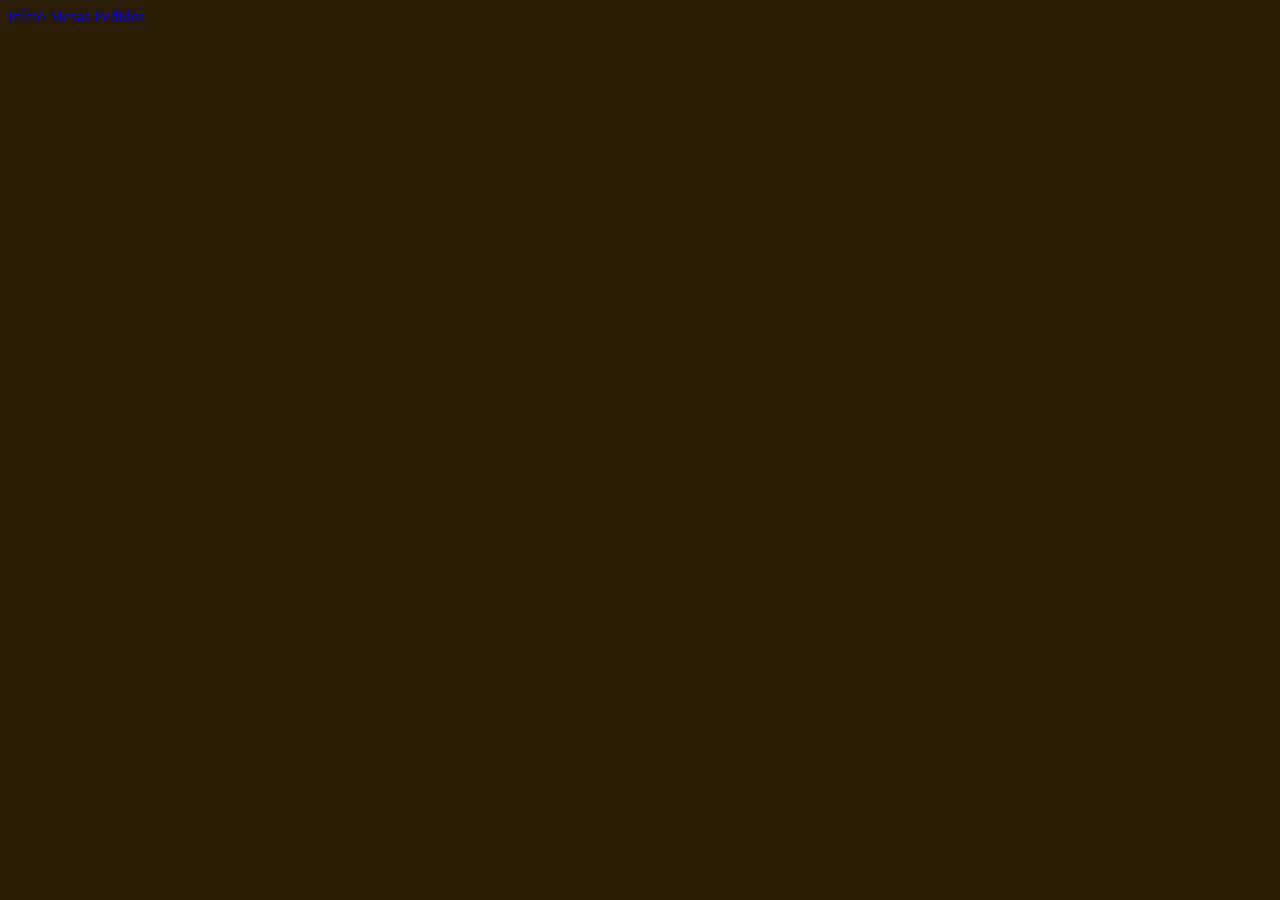
==== menu.html @ 049f0049 "Enviando os arquivos do projeto para o GitHub" ====
<!DOCTYPE html>
<html lang="pt-BR">

<head>
    <meta charset="UTF-8">
    <meta name="viewport" content="width=device-width, initial-scale=1.0">
    <title>Munu</title>

    <link rel="stylesheet" href="./Estilizações/style-menu.css">
</head>

<body>
    <nav class="nav">
        <a class="nav" href="index.html">Início</a>
        <a class="nav" href="mesas.html">Mesas</a>
        <a class="nav" href="pedidos.html">Pedidos</a>
    </nav>
</body>

</html>
---- Estilizações/style-menu.css ----
body {
    background-color: #2B1C06;
}
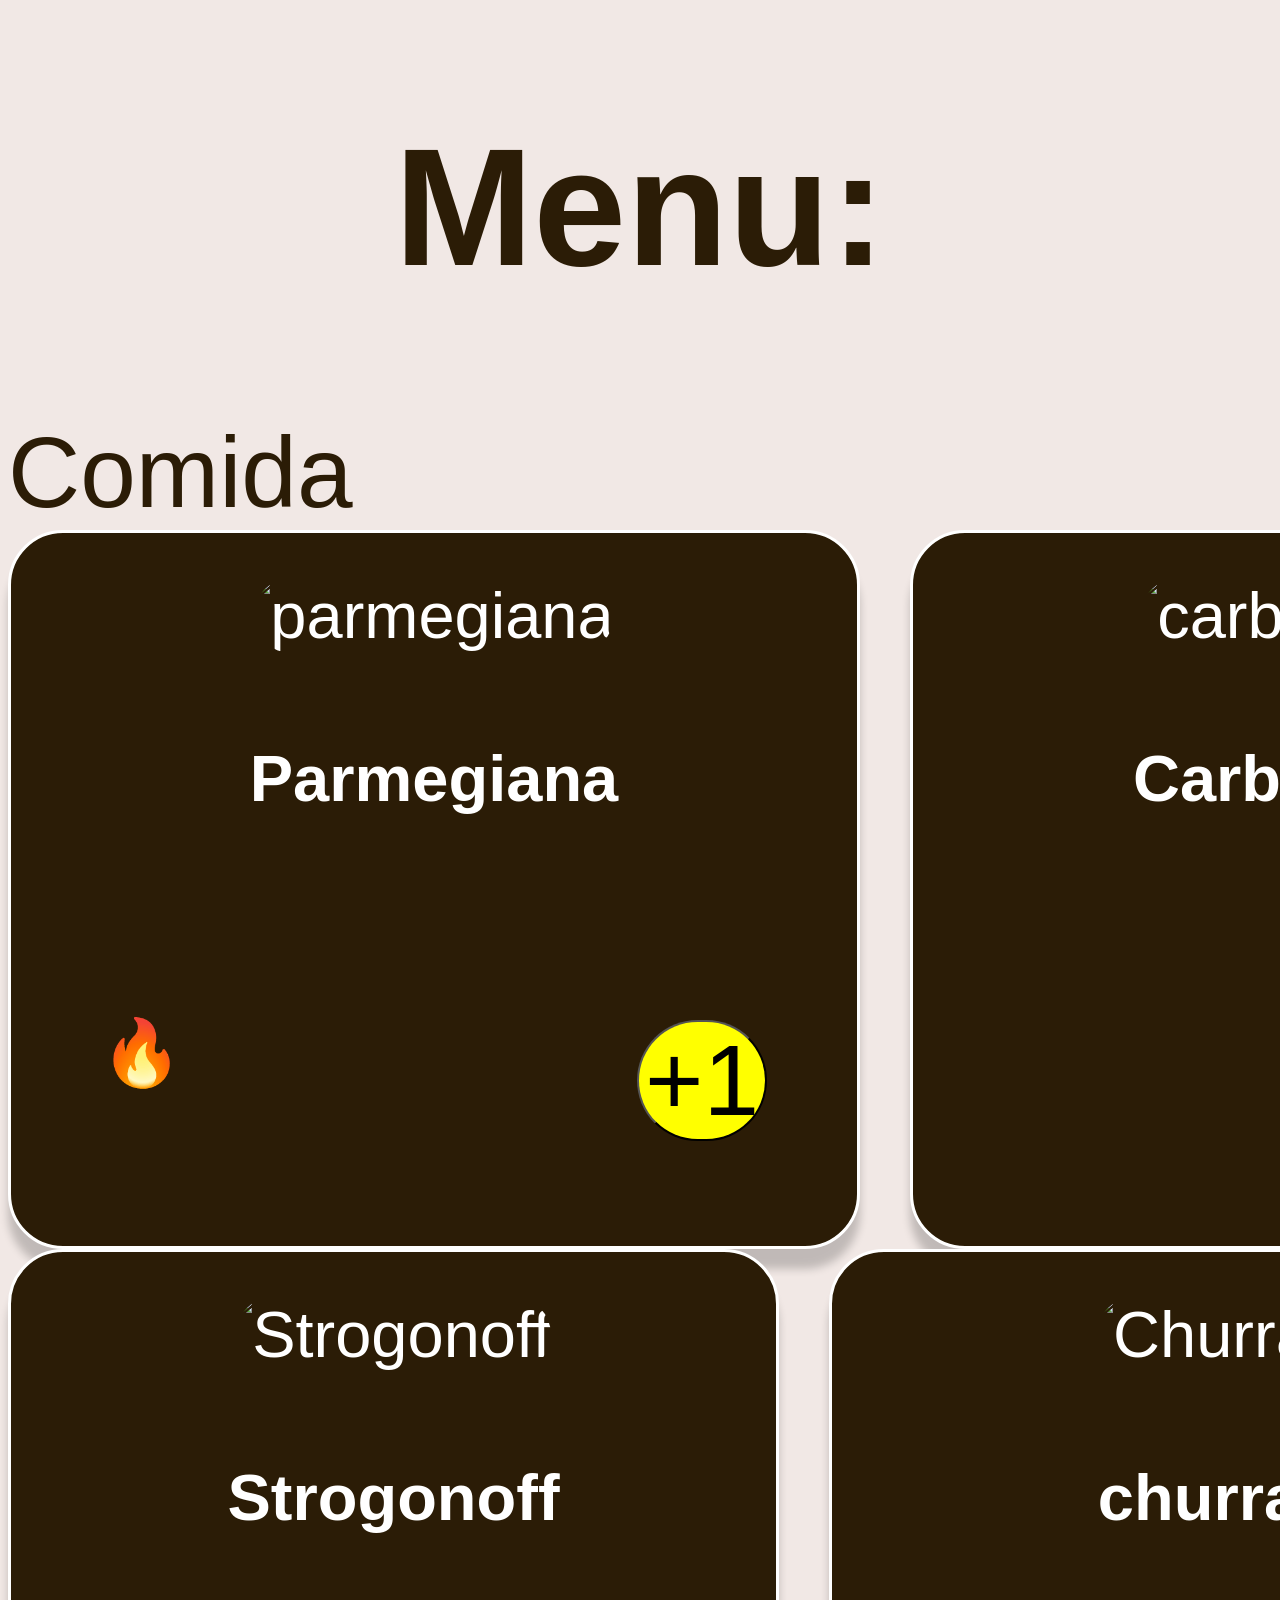
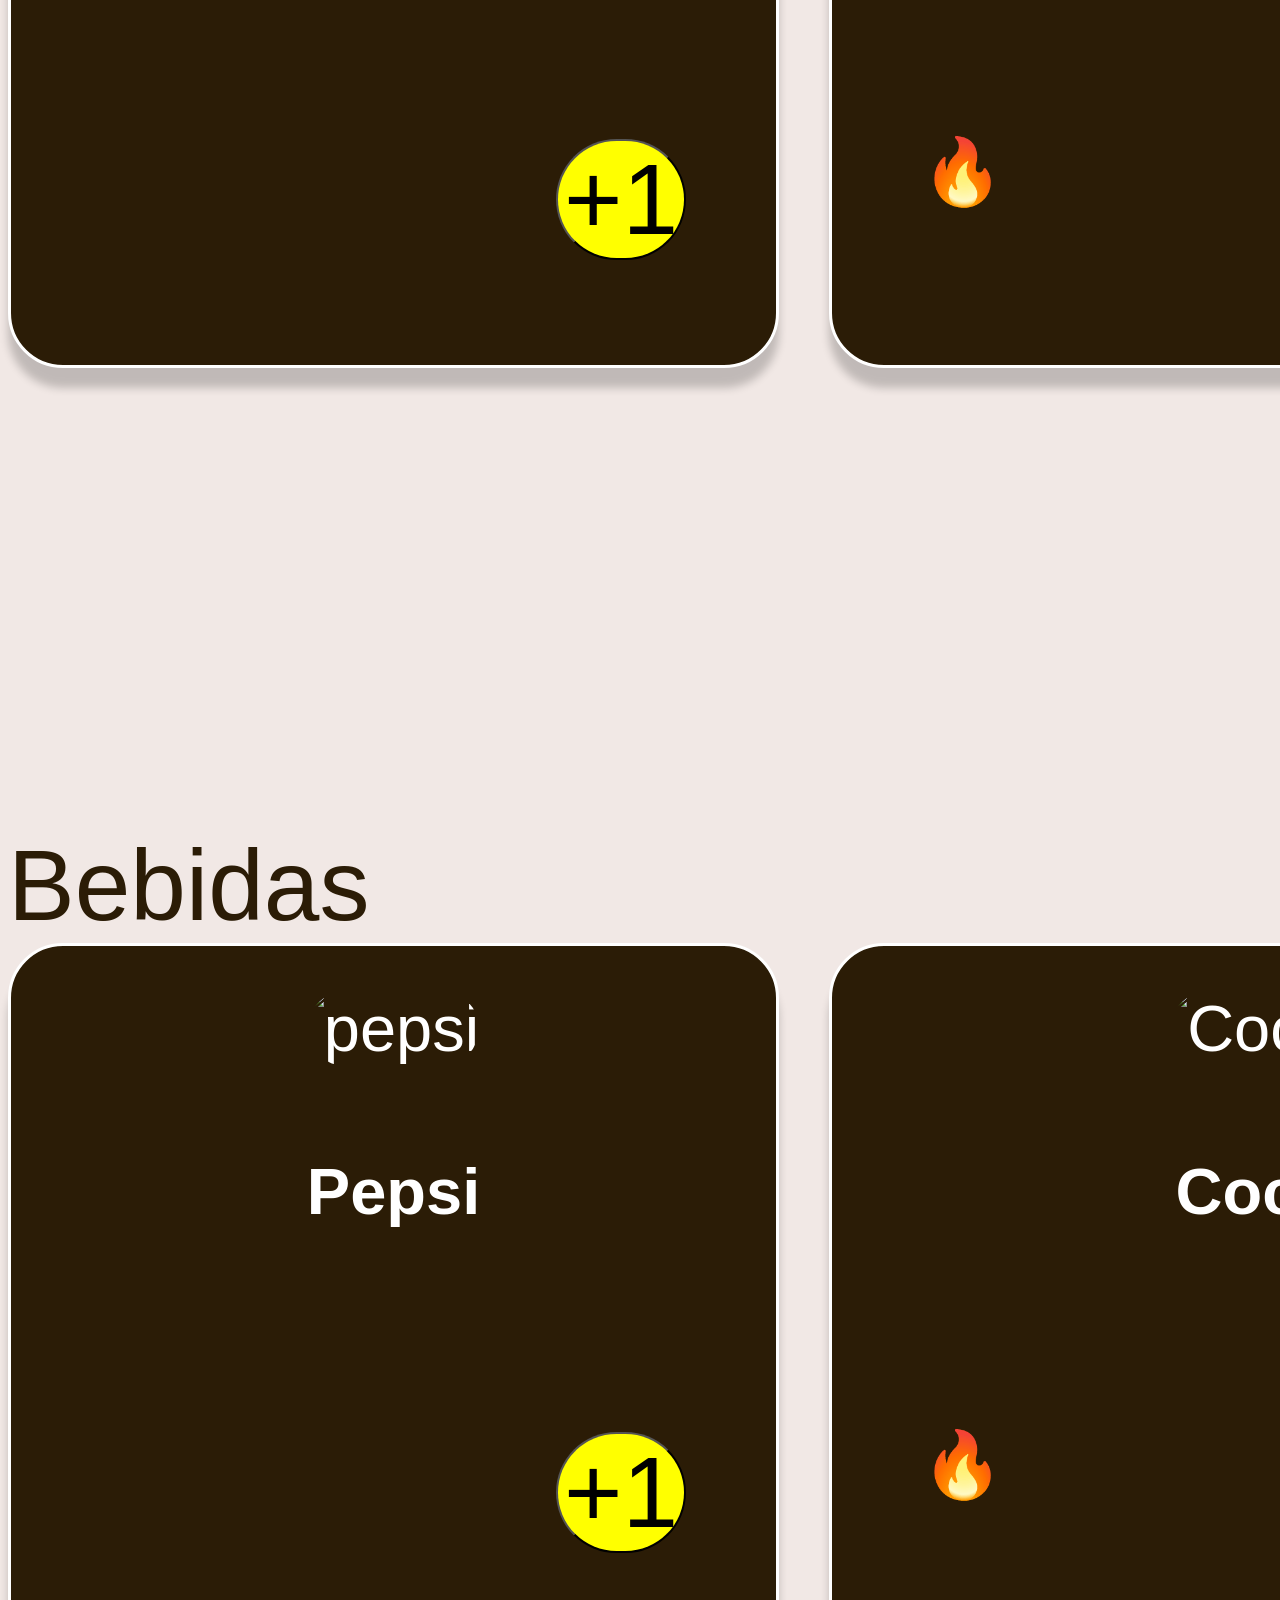
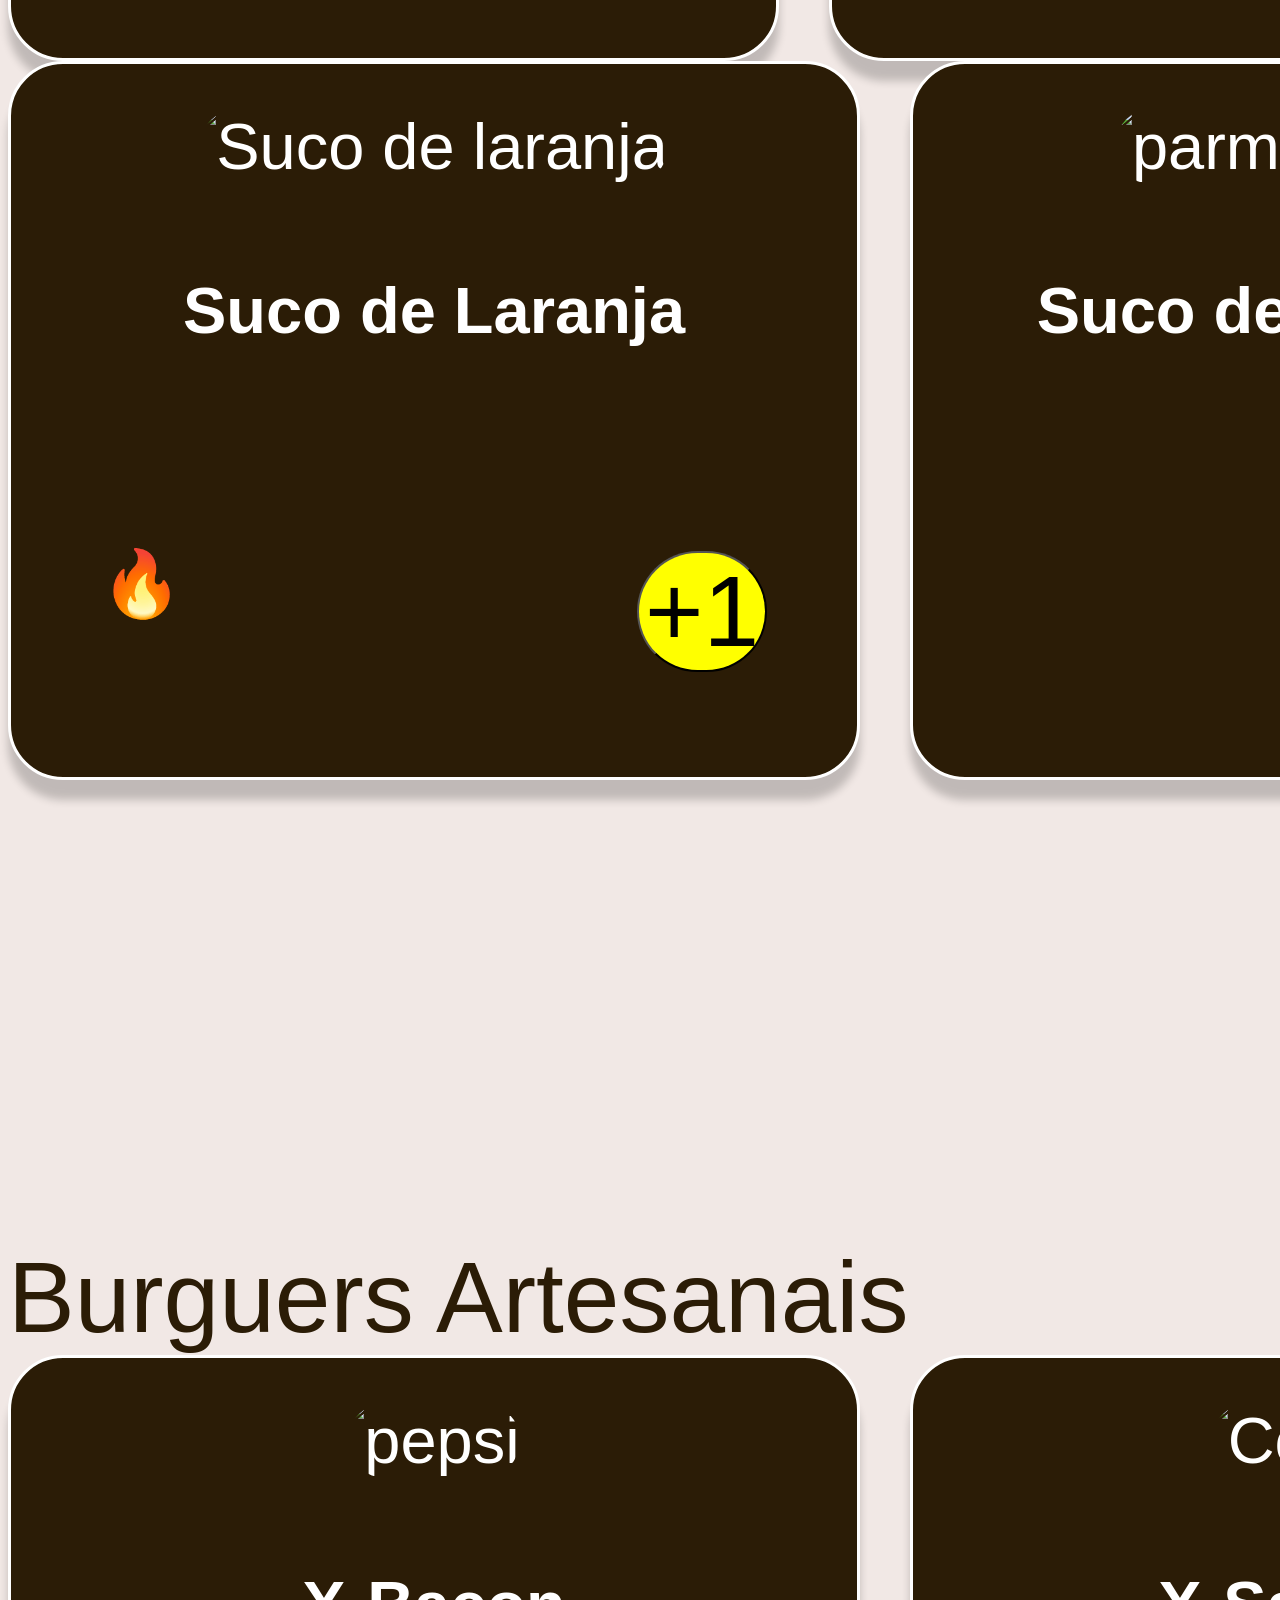
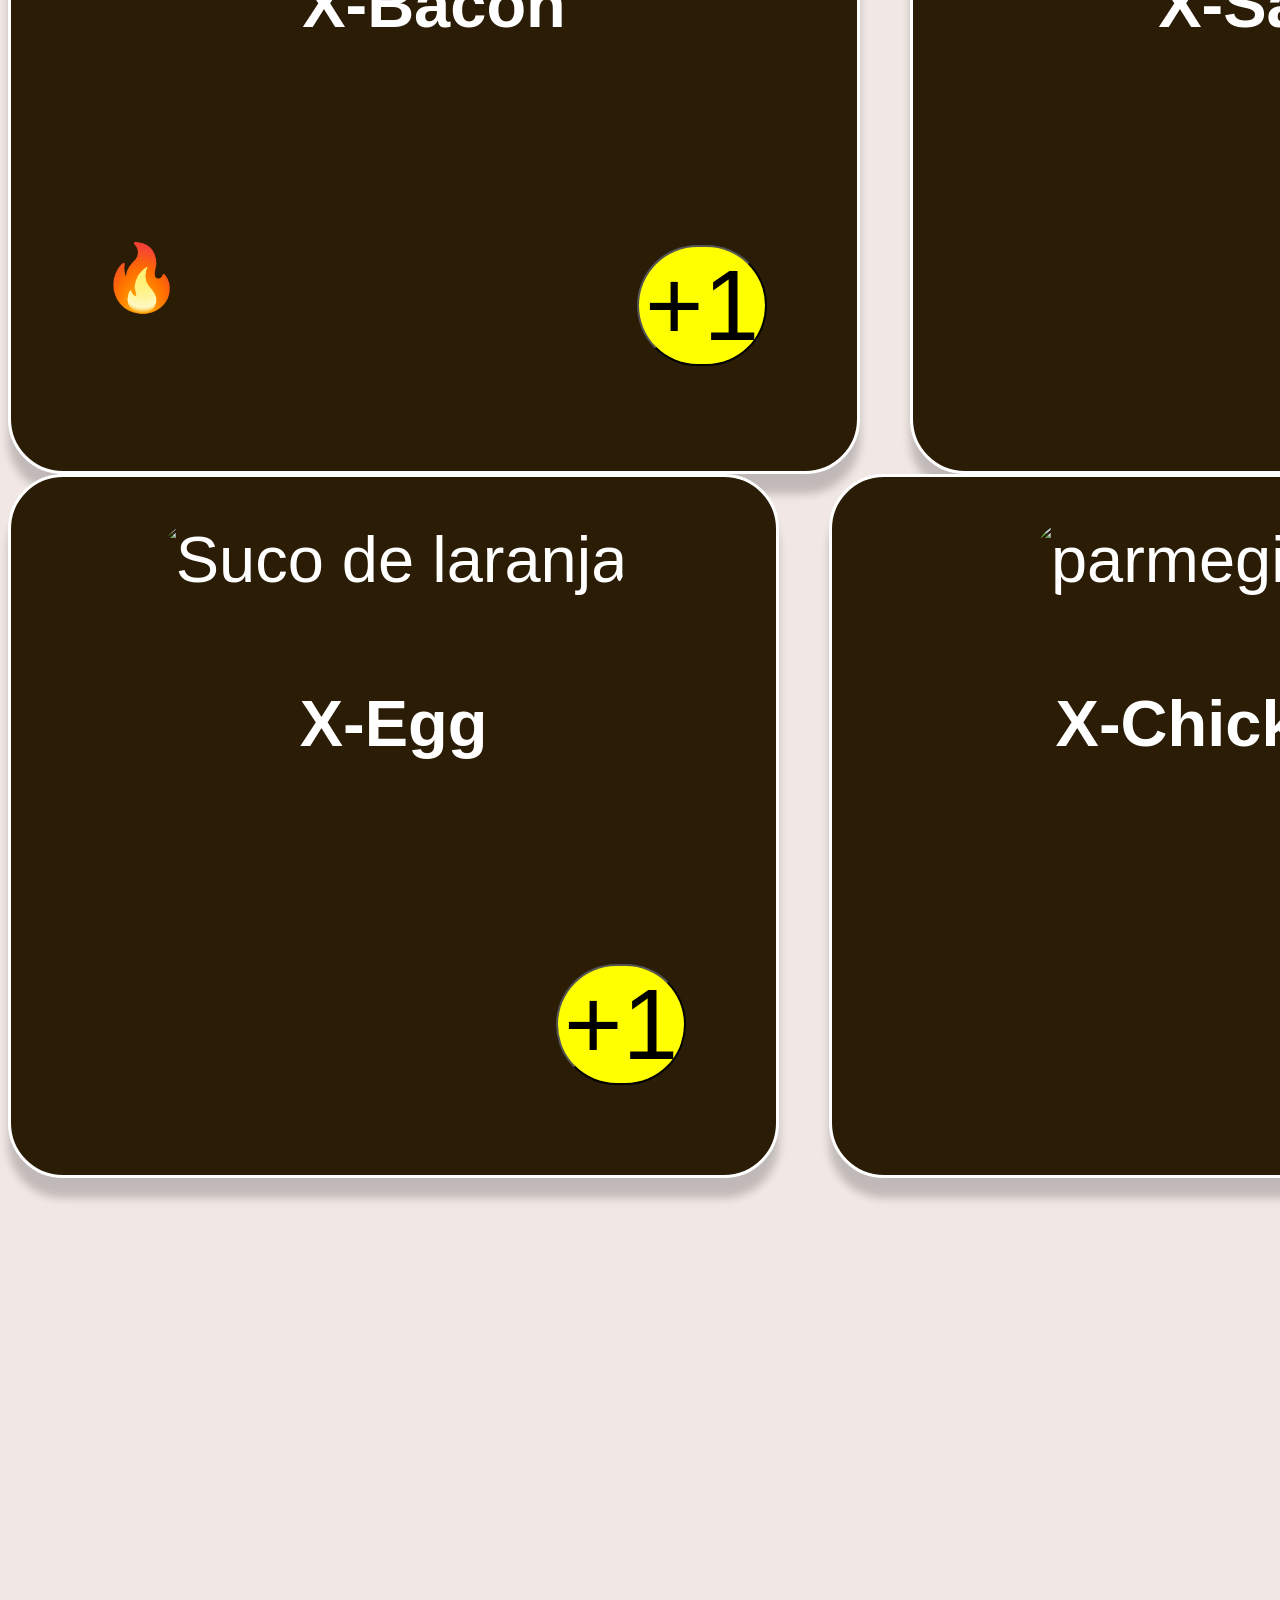
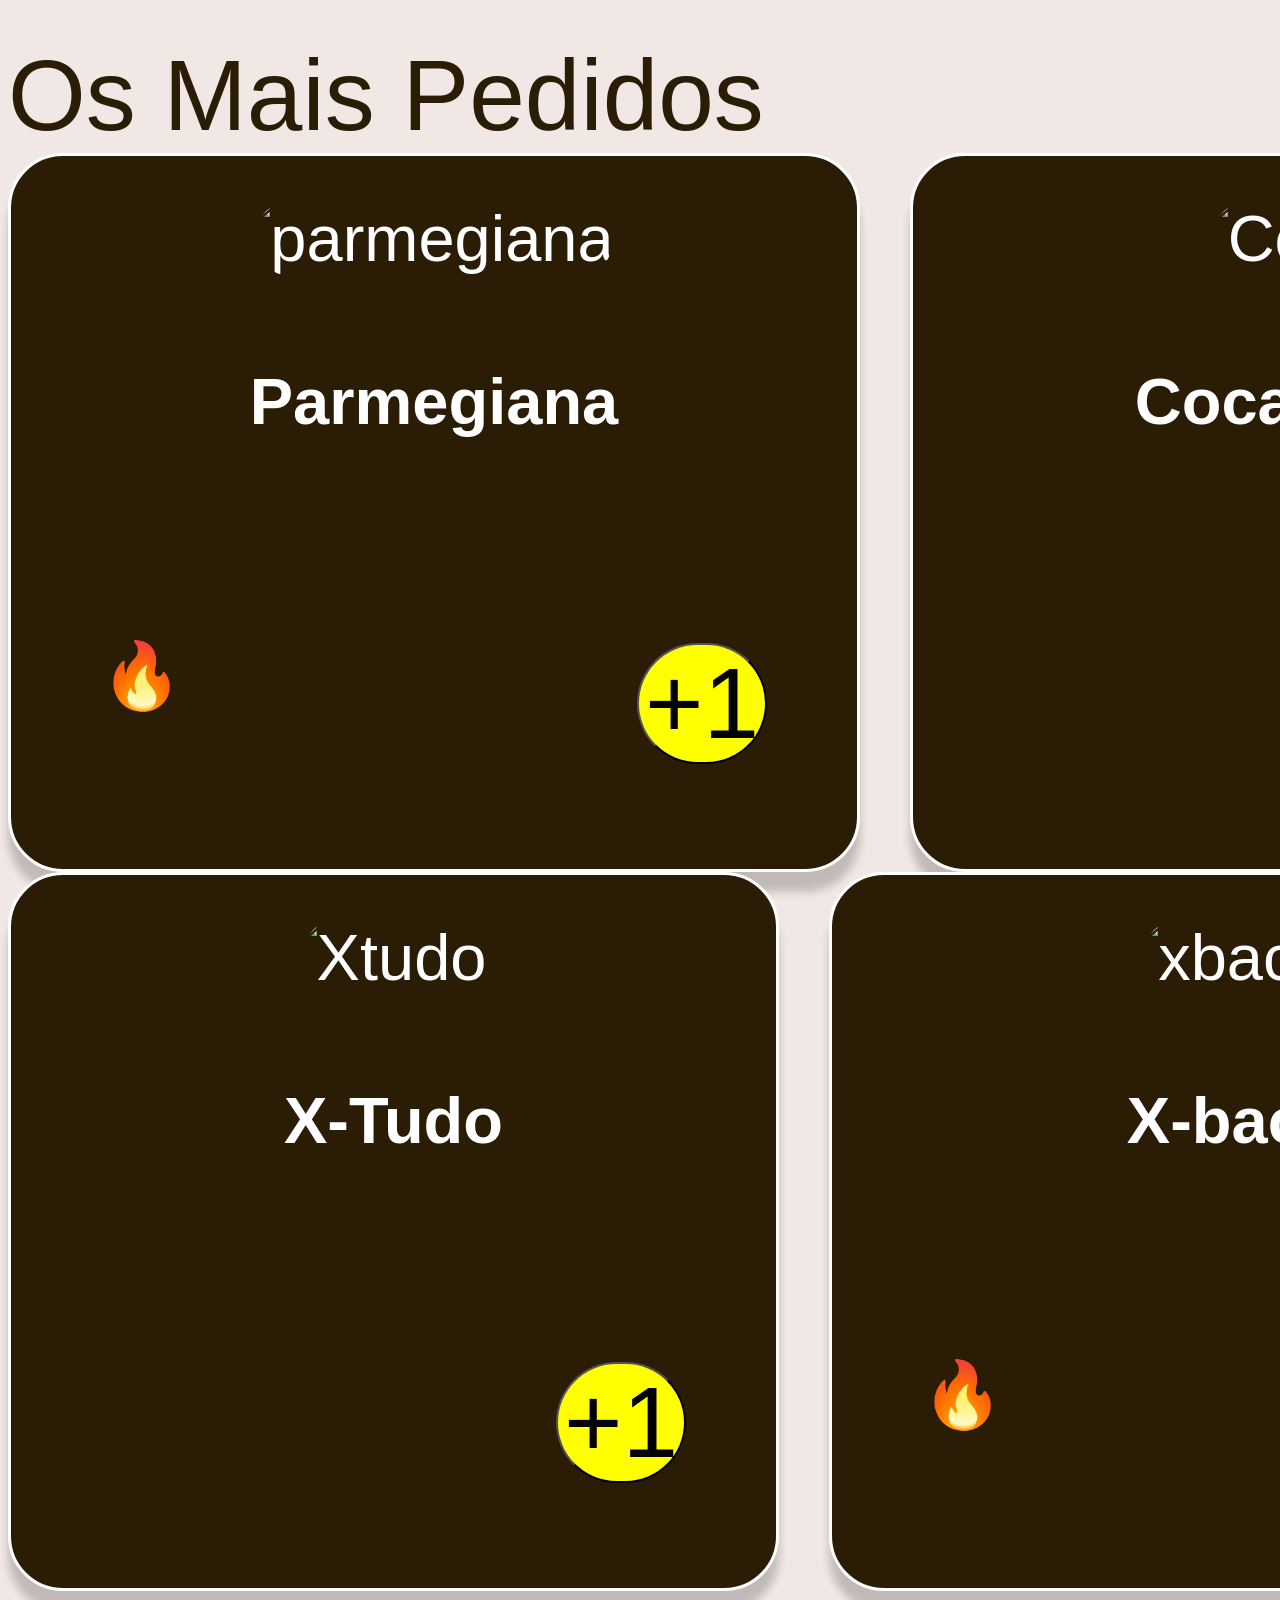
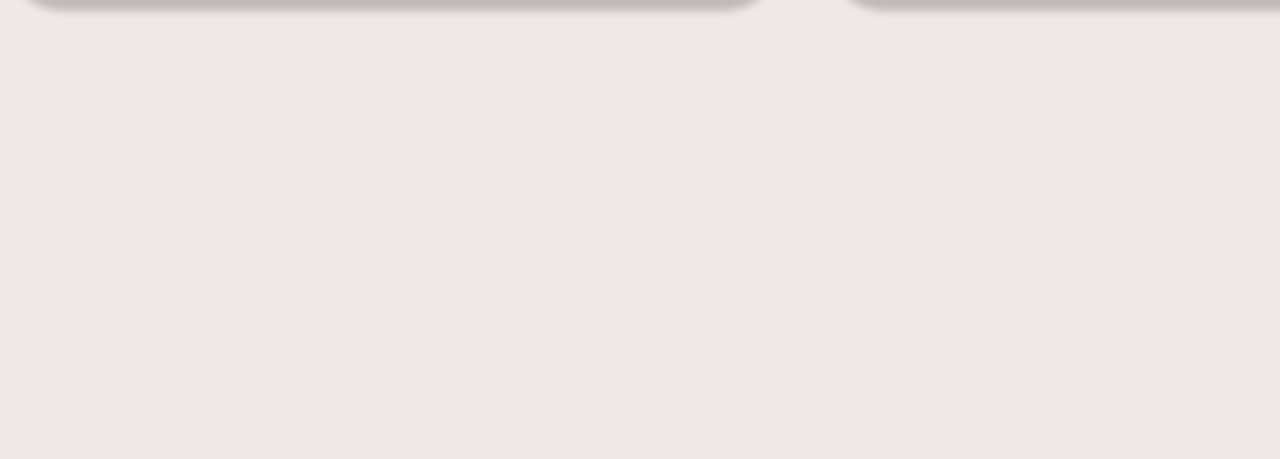
==== commit e47b1789: "Aderindo o código do menu ao resto do código" ====
--- a/menu.html
+++ b/menu.html
@@ -1,20 +1,491 @@
 <!DOCTYPE html>
 <html lang="pt-BR">
-
 <head>
     <meta charset="UTF-8">
     <meta name="viewport" content="width=device-width, initial-scale=1.0">
-    <title>Munu</title>
-
-    <link rel="stylesheet" href="./Estilizações/style-menu.css">
+    <title>Menu Mahau</title>
+    <link rel="stylesheet" href="./estilizacoes/style-menu.css">
 </head>
-
-<body>
-    <nav class="nav">
-        <a class="nav" href="index.html">Início</a>
-        <a class="nav" href="mesas.html">Mesas</a>
-        <a class="nav" href="pedidos.html">Pedidos</a>
-    </nav>
+<body>  
+<h1 class="titulo">Menu:</h1>
+
+<div style="font-family: 'Gill Sans', 'Gill Sans MT', Calibri, 'Trebuchet MS', sans-serif; font-size: 100px; color: #2B1C06;">Comida
+<div class="menu">
+    
+<div class="cartao">
+
+    <img style="border-radius: 55px;" src=".\Imagens\parmegiana.jpg" width="850px" alt="parmegiana">
+    <div class="container">
+        <h4>Parmegiana</h4>
+    </div>
+    <div class="destaque">
+        <div>
+           <p>🔥</p> 
+        </div>
+
+        <div>
+            <button type="submit">+1</button>
+        </div>
+</div>
+
+
+
+</div>
+
+<div class="cartao">
+
+    <img style="border-radius: 55px;" src=".\Imagens\carbonara.jpg" width="850px" alt="carbonara">
+    <div class="container">
+        <h4>Carbonara</h4>
+    </div>
+    <div class="destaque">
+        <div>
+           <p></p> 
+        </div>
+
+        <div>
+            <button type="submit">+1</button>
+        </div>
+</div>
+
+</div>
+
+<div class="cartao">
+
+    <img style="border-radius: 55px;" src=".\Imagens\lasanha.jpg" width="851px" alt="Lasanha">
+    <div class="container">
+        <h4>Lasanha</h4>
+    </div>
+    <div class="destaque">
+        <div>
+           <p></p> 
+        </div>
+
+        <div>
+            <button type="submit">+1</button>
+        </div>
+</div>
+
+</div>
+</div>
+<div class="menu">
+
+<div class="cartao">
+
+    <img style="border-radius: 55px;" src=".\Imagens\strogonoff.jpg" width="850px" alt="Strogonoff">
+    <div class="container">
+        <h4>Strogonoff</h4>
+    </div>
+    <div class="destaque">
+        <div>
+           <p></p> 
+        </div>
+
+        <div>
+            <button type="submit">+1</button>
+        </div>
+</div>
+
+</div>
+
+<div class="cartao">
+
+    <img style="border-radius: 55px;" src=".\Imagens\churrasco.jpg" width="850px" alt="Churrasco">
+    <div class="container">
+        <h4>churrasco</h4>
+    </div>
+    <div class="destaque">
+        <div>
+           <p>🔥</p> 
+        </div>
+
+        <div>
+            <button type="submit">+1</button>
+        </div>
+</div>
+
+</div>
+
+<div class="cartao">
+
+    <img style="border-radius: 55px;" src=".\Imagens\arroz_com_bife.jpg" width="850px" alt="Arroz">
+    <div class="container">
+        <h4>Arroz</h4>
+    </div>
+    <div class="destaque">
+        <div>
+           <p></p> 
+        </div>
+
+        <div>
+            <button type="submit">+1</button>
+        </div>
+</div>
+
+</div>
+
+</div>
+
+<br>
+<br>
+<br>
+<br>
+
+
+<div style="font-family: 'Gill Sans', 'Gill Sans MT', Calibri, 'Trebuchet MS', sans-serif; font-size: 100px; color: #2B1C06;">Bebidas
+
+<div class="menu">
+    
+<div class="cartao">
+
+    <img style="border-radius: 55px; " src=".\Imagens\pepsi.jpg" width="850px" alt="pepsi">
+    <div class="container">
+        <h4>Pepsi</h4>
+    </div>
+    <div class="destaque">
+        <div>
+
+        </div>
+
+        <div>
+            <button type="submit">+1</button>
+        </div>
+</div>
+
+
+
+</div>
+
+<div class="cartao">
+
+    <img style="border-radius: 55px;" src=".\Imagens\coca.jpg" width="850px" alt="Coca">
+    <div class="container">
+        <h4>Coca</h4>
+    </div>
+    <div class="destaque">
+        <div>
+           <p>🔥</p> 
+        </div>
+
+        <div>
+            <button type="submit">+1</button>
+        </div>
+</div>
+
+</div>
+
+<div class="cartao">
+
+    <img style="border-radius: 55px;" src=".\Imagens\guarana.jpg" width="850px"  alt="Guarana">
+    <div class="container">
+        <h4>Guarana</h4>
+    </div>
+    <div class="destaque">
+        <div>
+           <p></p> 
+        </div>
+
+        <div>
+            <button type="submit">+1</button>
+        </div>
+</div>
+
+</div>
+</div>
+<div class="menu">
+
+<div class="cartao">
+
+    <img style="border-radius: 55px;" src=".\Imagens\suco_laranja.jpg" width="850px" alt="Suco de laranja">
+    <div class="container">
+        <h4>Suco de Laranja</h4>
+    </div>
+    <div class="destaque">
+        <div>
+           <p>🔥</p> 
+        </div>
+
+        <div>
+            <button type="submit">+1</button>
+        </div>
+</div>
+
+</div>
+
+<div class="cartao">
+
+    <img style="border-radius: 35px;" src=".\Imagens\suco_abacaxi.jpg" width="850px" alt="parmegiana">
+    <div class="container">
+        <h4>Suco de Abacaxi</h4>
+    </div>
+    <div class="destaque">
+        <div>
+           <p></p> 
+        </div>
+
+        <div>
+            <button type="submit">+1</button>
+        </div>
+</div>
+
+</div>
+
+<div class="cartao">
+
+    <img style="border-radius: 55px;" src=".\Imagens\bloody_mary.jpg" width="850px" alt="parmegiana">
+    <div class="container">
+        <h4>Bloodmary</h4>
+    </div>
+    <div class="destaque">
+        <div>
+           
+        </div>
+
+        <div>
+            <button type="submit">+1</button>
+        </div>
+</div>
+
+</div>
+
+</div>
+
+<br>
+<br>
+<br>
+<br>
+
+
+<div style="font-family: 'Gill Sans', 'Gill Sans MT', Calibri, 'Trebuchet MS', sans-serif; font-size: 100px; color: #2B1C06;">Burguers Artesanais
+
+<div class="menu">
+    
+<div class="cartao">
+
+    <img style="border-radius: 55px; " src=".\Imagens\xbacon.jpg" width="850px" alt="pepsi">
+    <div class="container">
+        <h4>X-Bacon</h4>
+    </div>
+    <div class="destaque">
+        <div>
+            <p>🔥</p>
+        </div>
+
+        <div>
+            <button type="submit">+1</button>
+        </div>
+</div>
+
+
+
+</div>
+
+<div class="cartao">
+
+    <img style="border-radius: 55px;" src=".\Imagens\xsalada.jpg" width="850px" alt="Coca">
+    <div class="container">
+        <h4>X-Salada</h4>
+    </div>
+    <div class="destaque">
+        <div>
+           
+        </div>
+
+        <div>
+            <button type="submit">+1</button>
+        </div>
+</div>
+
+</div>
+
+<div class="cartao">
+
+    <img style="border-radius: 55px;" src=".\Imagens\xtudo.jpg" width="850px"  alt="Guarana">
+    <div class="container">
+        <h4>X-Tudo</h4>
+    </div>
+    <div class="destaque">
+        <div>
+           <p>🔥</p> 
+        </div>
+
+        <div>
+            <button type="submit">+1</button>
+        </div>
+</div>
+
+</div>
+</div>
+<div class="menu">
+
+<div class="cartao">
+
+    <img style="border-radius: 55px;" src=".\Imagens\xegg.jpg" width="850px" alt="Suco de laranja">
+    <div class="container">
+        <h4>X-Egg</h4>
+    </div>
+    <div class="destaque">
+        <div>
+         
+        </div>
+
+        <div>
+            <button type="submit">+1</button>
+        </div>
+</div>
+
+</div>
+
+<div class="cartao">
+
+    <img style="border-radius: 35px;" src=".\Imagens\xchicken.jpg" width="850px" alt="parmegiana">
+    <div class="container">
+        <h4>X-Chicken</h4>
+    </div>
+    <div class="destaque">
+        <div>
+
+        </div>
+
+        <div>
+            <button type="submit">+1</button>
+        </div>
+</div>
+
+</div>
+
+
+
+</div>
+
+</div>
+
+<br>
+<br>
+<br>
+<br>
+
+<div style="font-family: 'Gill Sans', 'Gill Sans MT', Calibri, 'Trebuchet MS', sans-serif; font-size: 100px; color: #2B1C06;">Os Mais Pedidos 
+<div class="menu">
+    
+<div class="cartao">
+
+    <img style="border-radius: 55px;" src=".\Imagens\parmegiana.jpg" width="850px" alt="parmegiana">
+    <div class="container">
+        <h4>Parmegiana</h4>
+    </div>
+    <div class="destaque">
+        <div>
+           <p>🔥</p> 
+        </div>
+
+        <div>
+            <button type="submit">+1</button>
+        </div>
+</div>
+
+
+
+</div>
+
+<div class="cartao">
+
+    <img style="border-radius: 55px;" src=".\Imagens\Coca2.jpg" width="850px" alt="Coca">
+    <div class="container">
+        <h4>Coca-Cola</h4>
+    </div>
+    <div class="destaque">
+        <div>
+           <p></p> 
+        </div>
+
+        <div>
+            <button type="submit">+1</button>
+        </div>
+</div>
+
+</div>
+
+<div class="cartao">
+
+    <img style="border-radius: 55px;" src=".\Imagens\suco_laranjaCopia.jpg" width="851px" alt="Suco de laranja">
+    <div class="container">
+        <h4>Suco de Laranja</h4>
+    </div>
+    <div class="destaque">
+        <div>
+           <p></p> 
+        </div>
+
+        <div>
+            <button type="submit">+1</button>
+        </div>
+</div>
+
+</div>
+</div>
+<div class="menu">
+
+<div class="cartao">
+
+    <img style="border-radius: 55px;" src=".\Imagens\xtudo2.jpg" width="850px" alt="Xtudo">
+    <div class="container">
+        <h4>X-Tudo</h4>
+    </div>
+    <div class="destaque">
+        <div>
+           <p></p> 
+        </div>
+
+        <div>
+            <button type="submit">+1</button>
+        </div>
+</div>
+
+</div>
+
+<div class="cartao">
+
+    <img style="border-radius: 55px;" src=".\Imagens\xbacon2.jpg" width="850px" alt="xbacon">
+    <div class="container">
+        <h4>X-bacon</h4>
+    </div>
+    <div class="destaque">
+        <div>
+           <p>🔥</p> 
+        </div>
+
+        <div>
+            <button type="submit">+1</button>
+        </div>
+</div>
+
+</div>
+
+<div class="cartao">
+
+    <img style="border-radius: 55px;" src=".\Imagens\arroz_com_bife.jpg" width="850px" alt="Arroz">
+    <div class="container">
+        <h4>Arroz</h4>
+    </div>
+    <div class="destaque">
+        <div>
+           <p></p> 
+        </div>
+
+        <div>
+            <button type="submit">+1</button>
+        </div>
+</div>
+
+</div>
+
+</div>
+
+<br>
+<br>
+<br>
+<br>
+
 </body>
-
 </html>
--- a/estilizacoes/style-menu.css
+++ b/estilizacoes/style-menu.css
@@ -0,0 +1,67 @@
+body {
+    background-color: #f1e8e5 ;
+}
+
+h1 {
+    font-size: 167px;
+    font-family: 'Gill Sans', 'Gill Sans MT', Calibri, 'Trebuchet MS', sans-serif;
+    
+}
+
+h2{
+    font-family: 'Gill Sans', 'Gill Sans MT', Calibri, 'Trebuchet MS', sans-serif;
+    font-size: 100px;
+    color: #2B1C06;
+}
+
+.titulo {
+    text-align: center;
+    font-size: 167px;
+    font-family: 'Gill Sans', 'Gill Sans MT', Calibri, 'Trebuchet MS', sans-serif;
+    color: #2B1C06;
+}
+
+.pesquisa {
+    display: flex;
+    justify-content: center;
+    border-radius: 75px ;
+}
+
+.menu {
+    display: flex;
+    gap: 50px;
+}
+
+.cartao {
+    border: solid;
+    border-radius: 55px;
+    padding: 45px;
+    
+    text-align: center;
+    font-family: 'Gill Sans', 'Gill Sans MT', Calibri, 'Trebuchet MS', sans-serif;
+    font-size: 65px;
+    color: white;
+    background-color: #2B1C06;
+    box-shadow: 0 20px 8px 0 rgba(0,0,0,0.2);
+    transition: 0.3s;
+}
+
+.destaque {
+    display: flex;
+    gap: 455px;
+    color: black;
+    padding: 45px;
+}
+
+.cartao:hover {
+    box-shadow: 0 40px 16px 0 rgba(0,0,0,0.2);
+}
+
+.container {
+    padding: 2px 16px;
+}
+
+button{
+    font-size: 100px; border-radius: 120px; background-color: yellow;
+    margin-top: 70px;
+}
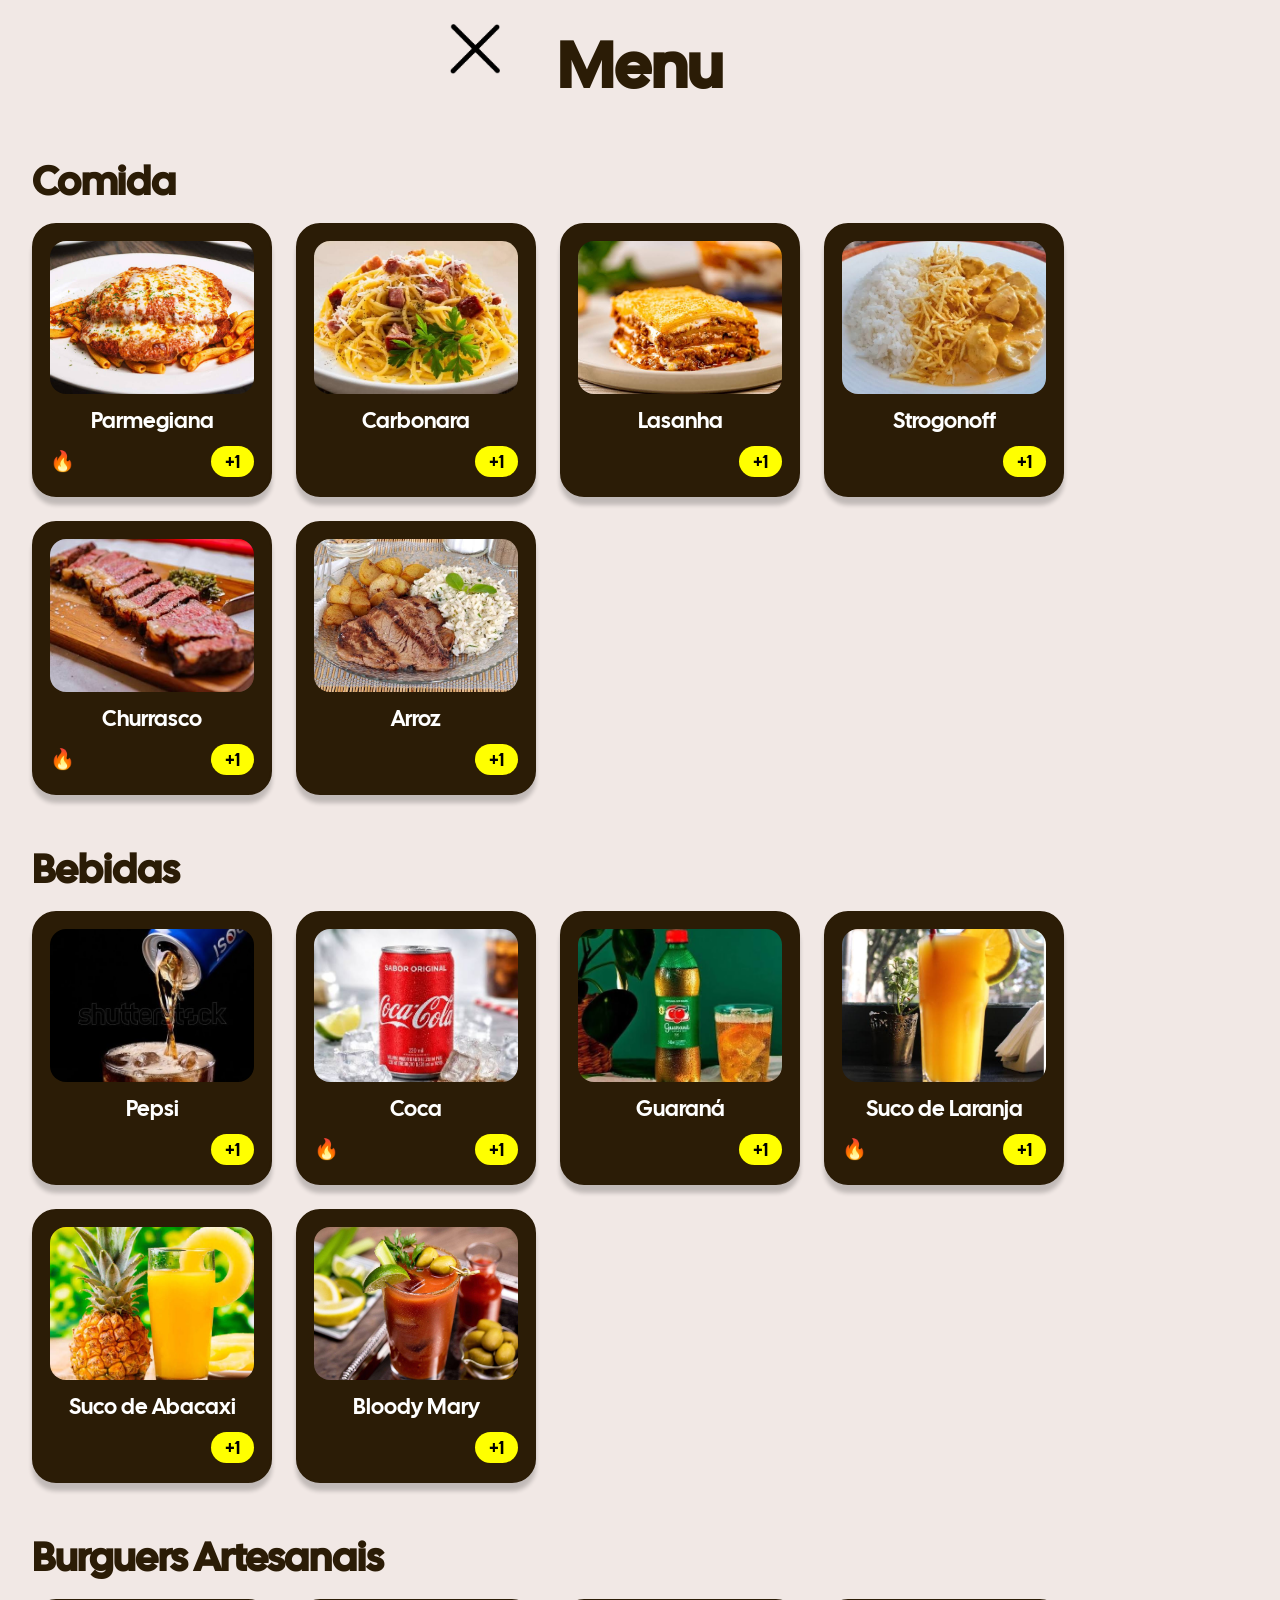
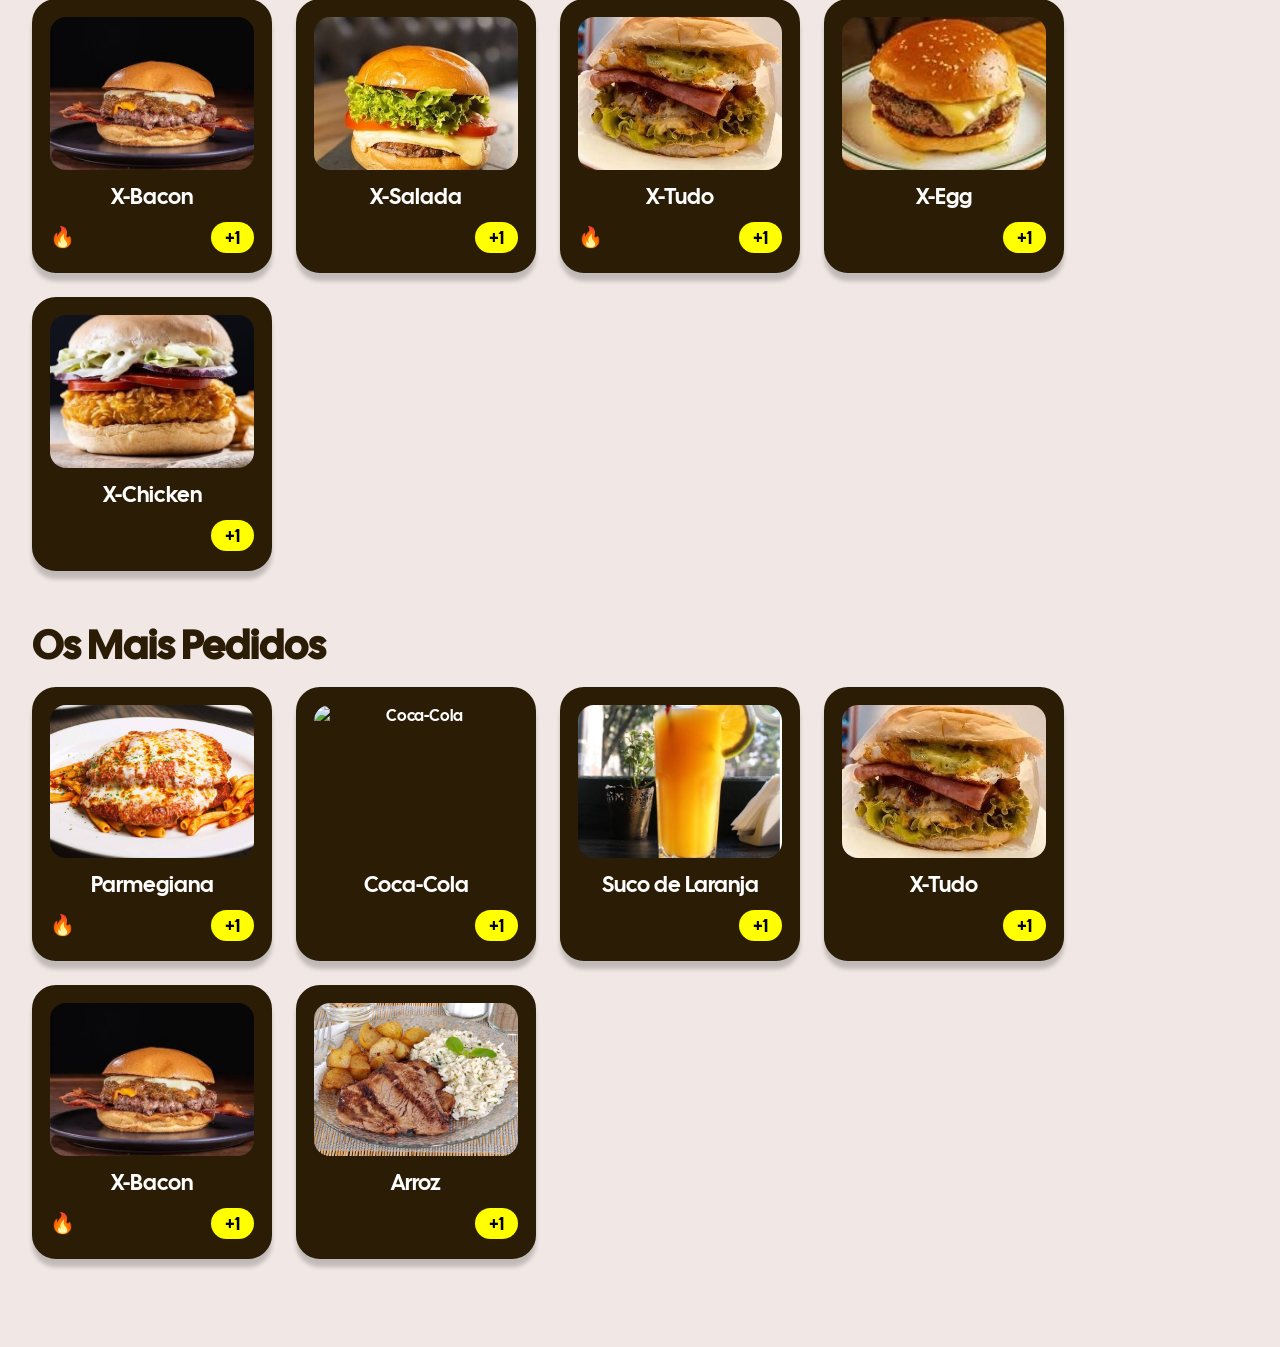
==== commit 62bbd2fa: "Refinando e debugando o código para não haver erros e a estrutura ficar correta" ====
--- a/menu.html
+++ b/menu.html
@@ -1,491 +1,149 @@
 <!DOCTYPE html>
 <html lang="pt-BR">
+ 
 <head>
     <meta charset="UTF-8">
     <meta name="viewport" content="width=device-width, initial-scale=1.0">
-    <title>Menu Mahau</title>
+    <title>Menu</title>
     <link rel="stylesheet" href="./estilizacoes/style-menu.css">
 </head>
-<body>  
-<h1 class="titulo">Menu:</h1>
-
-<div style="font-family: 'Gill Sans', 'Gill Sans MT', Calibri, 'Trebuchet MS', sans-serif; font-size: 100px; color: #2B1C06;">Comida
-<div class="menu">
-    
-<div class="cartao">
-
-    <img style="border-radius: 55px;" src=".\Imagens\parmegiana.jpg" width="850px" alt="parmegiana">
-    <div class="container">
-        <h4>Parmegiana</h4>
+ 
+<body>
+    <div class="voltarMenu">
+        <a href="./index.html"><img src="./imagens/letra x-imagem.png" alt="imagem-x-para-sair-da-tela" width="50px"></a>
+        <h1 class="titulo">Menu</h1>
     </div>
-    <div class="destaque">
-        <div>
-           <p>🔥</p> 
+ 
+    <h2>Comida</h2>
+    <div class="menu">
+        <div class="cartao">
+            <img src="./imagens/parmegiana.jpg" alt="Parmegiana">
+            <h4>Parmegiana</h4>
+            <div class="destaque"><span class="chama">🔥</span><button type="button">+1</button></div>
         </div>
-
-        <div>
-            <button type="submit">+1</button>
+        <div class="cartao">
+            <img src="./imagens/carbonara.jpg" alt="Carbonara">
+            <h4>Carbonara</h4>
+            <div class="destaque"><button type="button">+1</button></div>
         </div>
-</div>
-
-
-
-</div>
-
-<div class="cartao">
-
-    <img style="border-radius: 55px;" src=".\Imagens\carbonara.jpg" width="850px" alt="carbonara">
-    <div class="container">
-        <h4>Carbonara</h4>
+        <div class="cartao">
+            <img src="./imagens/lasanha.jpg" alt="Lasanha">
+            <h4>Lasanha</h4>
+            <div class="destaque"><button type="button">+1</button></div>
+        </div>
+        <div class="cartao">
+            <img src="./imagens/strogonoff.jpg" alt="Strogonoff">
+            <h4>Strogonoff</h4>
+            <div class="destaque"><button type="button">+1</button></div>
+        </div>
+        <div class="cartao">
+            <img src="./imagens/churrasco.jpg" alt="Churrasco">
+            <h4>Churrasco</h4>
+            <div class="destaque"><span class="chama">🔥</span><button type="button">+1</button></div>
+        </div>
+        <div class="cartao">
+            <img src="./imagens/arroz_com_bife.jpg" alt="Arroz com bife">
+            <h4>Arroz</h4>
+            <div class="destaque"><button type="button">+1</button></div>
+        </div>
     </div>
-    <div class="destaque">
-        <div>
-           <p></p> 
+ 
+    <h2>Bebidas</h2>
+    <div class="menu">
+        <div class="cartao">
+            <img src="./imagens/pepsi.jpg" alt="Pepsi">
+            <h4>Pepsi</h4>
+            <div class="destaque"><button type="button">+1</button></div>
         </div>
-
-        <div>
-            <button type="submit">+1</button>
+        <div class="cartao">
+            <img src="./imagens/coca.jpg" alt="Coca-Cola">
+            <h4>Coca</h4>
+            <div class="destaque"><span class="chama">🔥</span><button type="button">+1</button></div>
         </div>
-</div>
-
-</div>
-
-<div class="cartao">
-
-    <img style="border-radius: 55px;" src=".\Imagens\lasanha.jpg" width="851px" alt="Lasanha">
-    <div class="container">
-        <h4>Lasanha</h4>
+        <div class="cartao">
+            <img src="./imagens/guarana.jpg" alt="Guaraná">
+            <h4>Guaraná</h4>
+            <div class="destaque"><button type="button">+1</button></div>
+        </div>
+        <div class="cartao">
+            <img src="./imagens/suco_laranja.jpg" alt="Suco de laranja">
+            <h4>Suco de Laranja</h4>
+            <div class="destaque"><span class="chama">🔥</span><button type="button">+1</button></div>
+        </div>
+        <div class="cartao">
+            <img src="./imagens/suco_abacaxi.jpg" alt="Suco de abacaxi">
+            <h4>Suco de Abacaxi</h4>
+            <div class="destaque"><button type="button">+1</button></div>
+        </div>
+        <div class="cartao">
+            <img src="./imagens/bloody_mary.jpg" alt="Bloody Mary">
+            <h4>Bloody Mary</h4>
+            <div class="destaque"><button type="button">+1</button></div>
+        </div>
     </div>
-    <div class="destaque">
-        <div>
-           <p></p> 
+ 
+    <h2>Burguers Artesanais</h2>
+    <div class="menu">
+        <div class="cartao">
+            <img src="./imagens/xbacon.jpg" alt="X-Bacon">
+            <h4>X-Bacon</h4>
+            <div class="destaque"><span class="chama">🔥</span><button type="button">+1</button></div>
         </div>
-
-        <div>
-            <button type="submit">+1</button>
+        <div class="cartao">
+            <img src="./imagens/xsalada.jpg" alt="X-Salada">
+            <h4>X-Salada</h4>
+            <div class="destaque"><button type="button">+1</button></div>
         </div>
-</div>
-
-</div>
-</div>
-<div class="menu">
-
-<div class="cartao">
-
-    <img style="border-radius: 55px;" src=".\Imagens\strogonoff.jpg" width="850px" alt="Strogonoff">
-    <div class="container">
-        <h4>Strogonoff</h4>
+        <div class="cartao">
+            <img src="./imagens/xtudo.jpg" alt="X-Tudo">
+            <h4>X-Tudo</h4>
+            <div class="destaque"><span class="chama">🔥</span><button type="button">+1</button></div>
+        </div>
+        <div class="cartao">
+            <img src="./imagens/xegg.jpg" alt="X-Egg">
+            <h4>X-Egg</h4>
+            <div class="destaque"><button type="button">+1</button></div>
+        </div>
+        <div class="cartao">
+            <img src="./imagens/xchicken.jpg" alt="X-Chicken">
+            <h4>X-Chicken</h4>
+            <div class="destaque"><button type="button">+1</button></div>
+        </div>
     </div>
-    <div class="destaque">
-        <div>
-           <p></p> 
+ 
+    <h2>Os Mais Pedidos</h2>
+    <div class="menu">
+        <div class="cartao">
+            <img src="./imagens/parmegiana.jpg" alt="Parmegiana">
+            <h4>Parmegiana</h4>
+            <div class="destaque"><span class="chama">🔥</span><button type="button">+1</button></div>
         </div>
-
-        <div>
-            <button type="submit">+1</button>
+        <div class="cartao">
+            <img src="./imagens/Coca2.jpg" alt="Coca-Cola">
+            <h4>Coca-Cola</h4>
+            <div class="destaque"><button type="button">+1</button></div>
         </div>
-</div>
-
-</div>
-
-<div class="cartao">
-
-    <img style="border-radius: 55px;" src=".\Imagens\churrasco.jpg" width="850px" alt="Churrasco">
-    <div class="container">
-        <h4>churrasco</h4>
+        <div class="cartao">
+            <img src="./imagens/suco_laranjaCopia.jpg" alt="Suco de laranja">
+            <h4>Suco de Laranja</h4>
+            <div class="destaque"><button type="button">+1</button></div>
+        </div>
+        <div class="cartao">
+            <img src="./imagens/xtudo2.jpg" alt="X-Tudo">
+            <h4>X-Tudo</h4>
+            <div class="destaque"><button type="button">+1</button></div>
+        </div>
+        <div class="cartao">
+            <img src="./imagens/xbacon.jpg" alt="X-Bacon">
+            <h4>X-Bacon</h4>
+            <div class="destaque"><span class="chama">🔥</span><button type="button">+1</button></div>
+        </div>
+        <div class="cartao">
+            <img src="./imagens/arroz_com_bife.jpg" alt="Arroz com bife">
+            <h4>Arroz</h4>
+            <div class="destaque"><button type="button">+1</button></div>
+        </div>
     </div>
-    <div class="destaque">
-        <div>
-           <p>🔥</p> 
-        </div>
-
-        <div>
-            <button type="submit">+1</button>
-        </div>
-</div>
-
-</div>
-
-<div class="cartao">
-
-    <img style="border-radius: 55px;" src=".\Imagens\arroz_com_bife.jpg" width="850px" alt="Arroz">
-    <div class="container">
-        <h4>Arroz</h4>
-    </div>
-    <div class="destaque">
-        <div>
-           <p></p> 
-        </div>
-
-        <div>
-            <button type="submit">+1</button>
-        </div>
-</div>
-
-</div>
-
-</div>
-
-<br>
-<br>
-<br>
-<br>
-
-
-<div style="font-family: 'Gill Sans', 'Gill Sans MT', Calibri, 'Trebuchet MS', sans-serif; font-size: 100px; color: #2B1C06;">Bebidas
-
-<div class="menu">
-    
-<div class="cartao">
-
-    <img style="border-radius: 55px; " src=".\Imagens\pepsi.jpg" width="850px" alt="pepsi">
-    <div class="container">
-        <h4>Pepsi</h4>
-    </div>
-    <div class="destaque">
-        <div>
-
-        </div>
-
-        <div>
-            <button type="submit">+1</button>
-        </div>
-</div>
-
-
-
-</div>
-
-<div class="cartao">
-
-    <img style="border-radius: 55px;" src=".\Imagens\coca.jpg" width="850px" alt="Coca">
-    <div class="container">
-        <h4>Coca</h4>
-    </div>
-    <div class="destaque">
-        <div>
-           <p>🔥</p> 
-        </div>
-
-        <div>
-            <button type="submit">+1</button>
-        </div>
-</div>
-
-</div>
-
-<div class="cartao">
-
-    <img style="border-radius: 55px;" src=".\Imagens\guarana.jpg" width="850px"  alt="Guarana">
-    <div class="container">
-        <h4>Guarana</h4>
-    </div>
-    <div class="destaque">
-        <div>
-           <p></p> 
-        </div>
-
-        <div>
-            <button type="submit">+1</button>
-        </div>
-</div>
-
-</div>
-</div>
-<div class="menu">
-
-<div class="cartao">
-
-    <img style="border-radius: 55px;" src=".\Imagens\suco_laranja.jpg" width="850px" alt="Suco de laranja">
-    <div class="container">
-        <h4>Suco de Laranja</h4>
-    </div>
-    <div class="destaque">
-        <div>
-           <p>🔥</p> 
-        </div>
-
-        <div>
-            <button type="submit">+1</button>
-        </div>
-</div>
-
-</div>
-
-<div class="cartao">
-
-    <img style="border-radius: 35px;" src=".\Imagens\suco_abacaxi.jpg" width="850px" alt="parmegiana">
-    <div class="container">
-        <h4>Suco de Abacaxi</h4>
-    </div>
-    <div class="destaque">
-        <div>
-           <p></p> 
-        </div>
-
-        <div>
-            <button type="submit">+1</button>
-        </div>
-</div>
-
-</div>
-
-<div class="cartao">
-
-    <img style="border-radius: 55px;" src=".\Imagens\bloody_mary.jpg" width="850px" alt="parmegiana">
-    <div class="container">
-        <h4>Bloodmary</h4>
-    </div>
-    <div class="destaque">
-        <div>
-           
-        </div>
-
-        <div>
-            <button type="submit">+1</button>
-        </div>
-</div>
-
-</div>
-
-</div>
-
-<br>
-<br>
-<br>
-<br>
-
-
-<div style="font-family: 'Gill Sans', 'Gill Sans MT', Calibri, 'Trebuchet MS', sans-serif; font-size: 100px; color: #2B1C06;">Burguers Artesanais
-
-<div class="menu">
-    
-<div class="cartao">
-
-    <img style="border-radius: 55px; " src=".\Imagens\xbacon.jpg" width="850px" alt="pepsi">
-    <div class="container">
-        <h4>X-Bacon</h4>
-    </div>
-    <div class="destaque">
-        <div>
-            <p>🔥</p>
-        </div>
-
-        <div>
-            <button type="submit">+1</button>
-        </div>
-</div>
-
-
-
-</div>
-
-<div class="cartao">
-
-    <img style="border-radius: 55px;" src=".\Imagens\xsalada.jpg" width="850px" alt="Coca">
-    <div class="container">
-        <h4>X-Salada</h4>
-    </div>
-    <div class="destaque">
-        <div>
-           
-        </div>
-
-        <div>
-            <button type="submit">+1</button>
-        </div>
-</div>
-
-</div>
-
-<div class="cartao">
-
-    <img style="border-radius: 55px;" src=".\Imagens\xtudo.jpg" width="850px"  alt="Guarana">
-    <div class="container">
-        <h4>X-Tudo</h4>
-    </div>
-    <div class="destaque">
-        <div>
-           <p>🔥</p> 
-        </div>
-
-        <div>
-            <button type="submit">+1</button>
-        </div>
-</div>
-
-</div>
-</div>
-<div class="menu">
-
-<div class="cartao">
-
-    <img style="border-radius: 55px;" src=".\Imagens\xegg.jpg" width="850px" alt="Suco de laranja">
-    <div class="container">
-        <h4>X-Egg</h4>
-    </div>
-    <div class="destaque">
-        <div>
-         
-        </div>
-
-        <div>
-            <button type="submit">+1</button>
-        </div>
-</div>
-
-</div>
-
-<div class="cartao">
-
-    <img style="border-radius: 35px;" src=".\Imagens\xchicken.jpg" width="850px" alt="parmegiana">
-    <div class="container">
-        <h4>X-Chicken</h4>
-    </div>
-    <div class="destaque">
-        <div>
-
-        </div>
-
-        <div>
-            <button type="submit">+1</button>
-        </div>
-</div>
-
-</div>
-
-
-
-</div>
-
-</div>
-
-<br>
-<br>
-<br>
-<br>
-
-<div style="font-family: 'Gill Sans', 'Gill Sans MT', Calibri, 'Trebuchet MS', sans-serif; font-size: 100px; color: #2B1C06;">Os Mais Pedidos 
-<div class="menu">
-    
-<div class="cartao">
-
-    <img style="border-radius: 55px;" src=".\Imagens\parmegiana.jpg" width="850px" alt="parmegiana">
-    <div class="container">
-        <h4>Parmegiana</h4>
-    </div>
-    <div class="destaque">
-        <div>
-           <p>🔥</p> 
-        </div>
-
-        <div>
-            <button type="submit">+1</button>
-        </div>
-</div>
-
-
-
-</div>
-
-<div class="cartao">
-
-    <img style="border-radius: 55px;" src=".\Imagens\Coca2.jpg" width="850px" alt="Coca">
-    <div class="container">
-        <h4>Coca-Cola</h4>
-    </div>
-    <div class="destaque">
-        <div>
-           <p></p> 
-        </div>
-
-        <div>
-            <button type="submit">+1</button>
-        </div>
-</div>
-
-</div>
-
-<div class="cartao">
-
-    <img style="border-radius: 55px;" src=".\Imagens\suco_laranjaCopia.jpg" width="851px" alt="Suco de laranja">
-    <div class="container">
-        <h4>Suco de Laranja</h4>
-    </div>
-    <div class="destaque">
-        <div>
-           <p></p> 
-        </div>
-
-        <div>
-            <button type="submit">+1</button>
-        </div>
-</div>
-
-</div>
-</div>
-<div class="menu">
-
-<div class="cartao">
-
-    <img style="border-radius: 55px;" src=".\Imagens\xtudo2.jpg" width="850px" alt="Xtudo">
-    <div class="container">
-        <h4>X-Tudo</h4>
-    </div>
-    <div class="destaque">
-        <div>
-           <p></p> 
-        </div>
-
-        <div>
-            <button type="submit">+1</button>
-        </div>
-</div>
-
-</div>
-
-<div class="cartao">
-
-    <img style="border-radius: 55px;" src=".\Imagens\xbacon2.jpg" width="850px" alt="xbacon">
-    <div class="container">
-        <h4>X-bacon</h4>
-    </div>
-    <div class="destaque">
-        <div>
-           <p>🔥</p> 
-        </div>
-
-        <div>
-            <button type="submit">+1</button>
-        </div>
-</div>
-
-</div>
-
-<div class="cartao">
-
-    <img style="border-radius: 55px;" src=".\Imagens\arroz_com_bife.jpg" width="850px" alt="Arroz">
-    <div class="container">
-        <h4>Arroz</h4>
-    </div>
-    <div class="destaque">
-        <div>
-           <p></p> 
-        </div>
-
-        <div>
-            <button type="submit">+1</button>
-        </div>
-</div>
-
-</div>
-
-</div>
-
-<br>
-<br>
-<br>
-<br>
-
 </body>
+ 
 </html>
--- a/estilizacoes/style-menu.css
+++ b/estilizacoes/style-menu.css
@@ -1,67 +1,93 @@
+@font-face {
+    font-family: 'Cal Sans';
+    src: url('../fonts/CalSans-Regular.ttf') format('truetype');
+    font-weight: 400;
+    font-style: normal;
+}
+ 
+/* ---------- Base ---------- */
 body {
-    background-color: #f1e8e5 ;
+    background-color: #F1E8E5;
+    color: #2B1C06;
+    font-family: 'Cal Sans', 'Gill Sans', Calibri, sans-serif;
+    margin: 0;
+    padding: 24px 32px 64px;
+}
+ 
+.titulo {
+    text-align: center;
+    font-size: 64px;
+    margin: 0 0 32px;
+}
+ 
+h2 {
+    font-size: 40px;
+    margin: 48px 0 16px;
+}
+ 
+/* ---------- Grade de cartões ---------- */
+.menu {
+    display: grid;
+    grid-template-columns: repeat(auto-fill, 240px);
+    gap: 24px;
+    margin-bottom: 24px;
+}
+ 
+/* ---------- Cartão ---------- */
+.cartao {
+    box-sizing: border-box;
+    padding: 16px;
+    border: 2px solid #2B1C06;
+    border-radius: 24px;
+    background-color: #2B1C06;
+    color: white;
+    text-align: center;
+    box-shadow: 0 8px 4px 0 rgba(0, 0, 0, 0.2);
+    transition: box-shadow 0.3s;
+}
+ 
+.cartao:hover {
+    box-shadow: 0 16px 8px 0 rgba(0, 0, 0, 0.2);
+}
+ 
+.cartao img {
+    display: block;
+    width: 100%;
+    aspect-ratio: 4 / 3;
+    object-fit: cover;
+    border-radius: 16px;
+}
+ 
+.cartao h4 {
+    font-size: 22px;
+    font-weight: 400;
+    margin: 12px 0 8px;
+}
+ 
+/* Rodapé do cartão: chama à esquerda, botão à direita */
+.destaque {
+    display: flex;
+    align-items: center;
+    justify-content: space-between;
+    min-height: 36px;
+}
+ 
+.chama {
+    font-size: 20px;
+}
+ 
+.destaque button {
+    margin-left: auto;
+    padding: 4px 14px;
+    border: none;
+    border-radius: 999px;
+    background-color: yellow;
+    font-family: inherit;
+    font-size: 18px;
+    cursor: pointer;
 }
 
-h1 {
-    font-size: 167px;
-    font-family: 'Gill Sans', 'Gill Sans MT', Calibri, 'Trebuchet MS', sans-serif;
-    
-}
-
-h2{
-    font-family: 'Gill Sans', 'Gill Sans MT', Calibri, 'Trebuchet MS', sans-serif;
-    font-size: 100px;
-    color: #2B1C06;
-}
-
-.titulo {
-    text-align: center;
-    font-size: 167px;
-    font-family: 'Gill Sans', 'Gill Sans MT', Calibri, 'Trebuchet MS', sans-serif;
-    color: #2B1C06;
-}
-
-.pesquisa {
-    display: flex;
-    justify-content: center;
-    border-radius: 75px ;
-}
-
-.menu {
-    display: flex;
-    gap: 50px;
-}
-
-.cartao {
-    border: solid;
-    border-radius: 55px;
-    padding: 45px;
-    
-    text-align: center;
-    font-family: 'Gill Sans', 'Gill Sans MT', Calibri, 'Trebuchet MS', sans-serif;
-    font-size: 65px;
-    color: white;
-    background-color: #2B1C06;
-    box-shadow: 0 20px 8px 0 rgba(0,0,0,0.2);
-    transition: 0.3s;
-}
-
-.destaque {
-    display: flex;
-    gap: 455px;
-    color: black;
-    padding: 45px;
-}
-
-.cartao:hover {
-    box-shadow: 0 40px 16px 0 rgba(0,0,0,0.2);
-}
-
-.container {
-    padding: 2px 16px;
-}
-
-button{
-    font-size: 100px; border-radius: 120px; background-color: yellow;
-    margin-top: 70px;
+.voltarMenu a{
+    position: absolute;
+    left: 450px;
 }
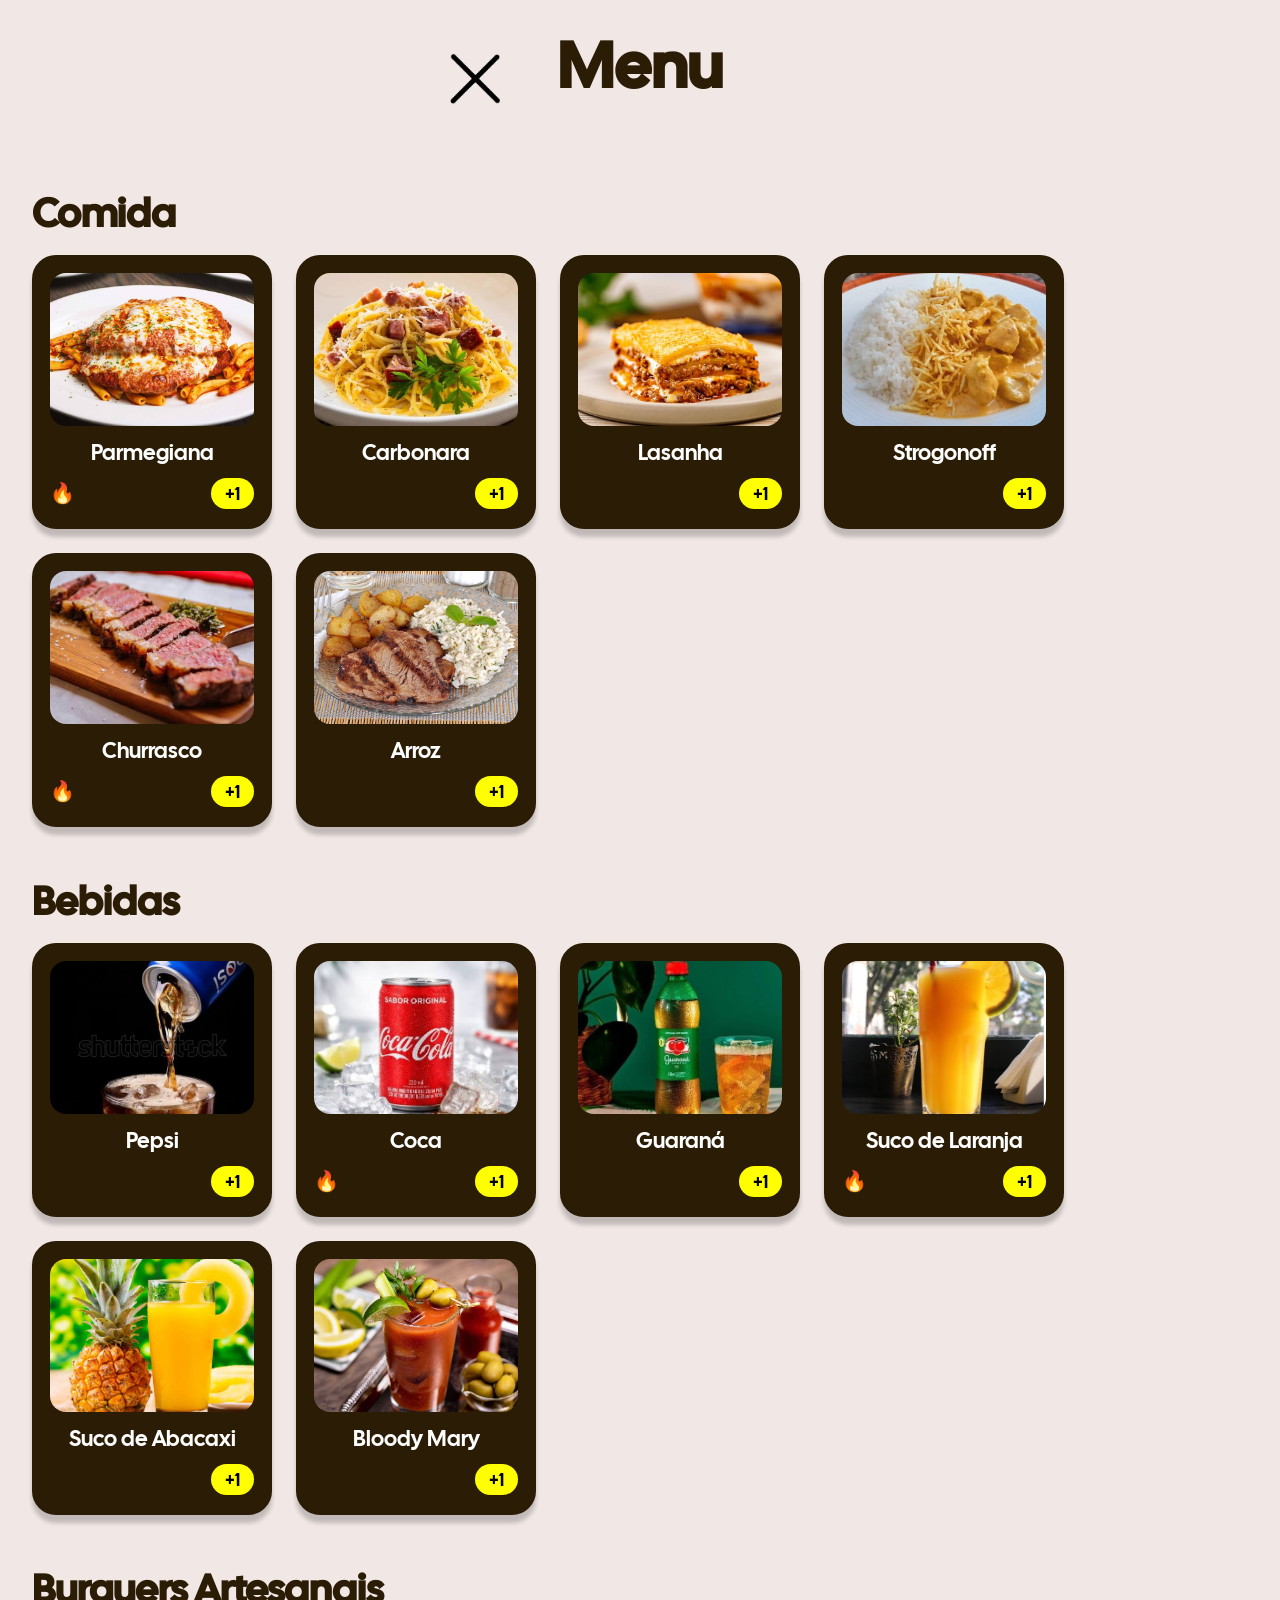
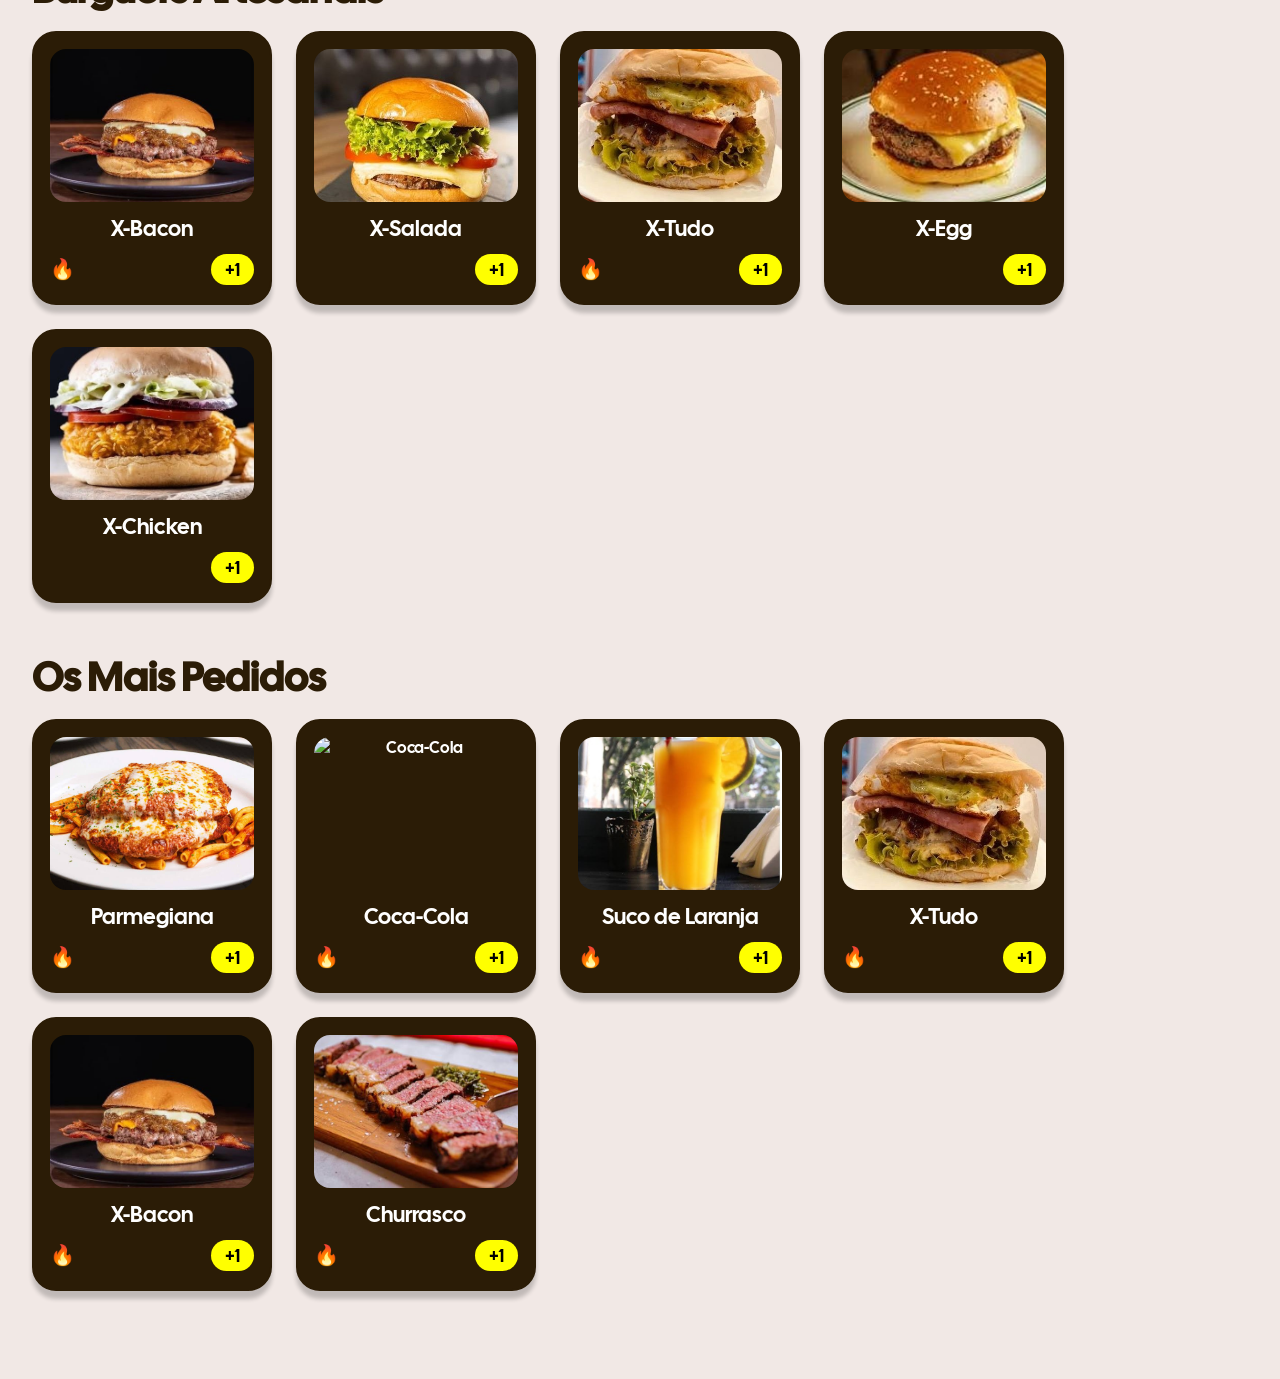
==== commit c2b7ee0d: "Arrumando erros que não forão vistos" ====
--- a/menu.html
+++ b/menu.html
@@ -1,19 +1,19 @@
 <!DOCTYPE html>
 <html lang="pt-BR">
- 
+
 <head>
     <meta charset="UTF-8">
     <meta name="viewport" content="width=device-width, initial-scale=1.0">
     <title>Menu</title>
     <link rel="stylesheet" href="./estilizacoes/style-menu.css">
 </head>
- 
+
 <body>
     <div class="voltarMenu">
-        <a href="./index.html"><img src="./imagens/letra x-imagem.png" alt="imagem-x-para-sair-da-tela" width="50px"></a>
+        <a href="./index.html"><img src="./imagens/letraX.png" alt="imagem-x-para-sair-da-tela" width="50px"></a>
         <h1 class="titulo">Menu</h1>
     </div>
- 
+
     <h2>Comida</h2>
     <div class="menu">
         <div class="cartao">
@@ -47,7 +47,7 @@
             <div class="destaque"><button type="button">+1</button></div>
         </div>
     </div>
- 
+
     <h2>Bebidas</h2>
     <div class="menu">
         <div class="cartao">
@@ -81,7 +81,7 @@
             <div class="destaque"><button type="button">+1</button></div>
         </div>
     </div>
- 
+
     <h2>Burguers Artesanais</h2>
     <div class="menu">
         <div class="cartao">
@@ -110,7 +110,7 @@
             <div class="destaque"><button type="button">+1</button></div>
         </div>
     </div>
- 
+
     <h2>Os Mais Pedidos</h2>
     <div class="menu">
         <div class="cartao">
@@ -121,17 +121,17 @@
         <div class="cartao">
             <img src="./imagens/Coca2.jpg" alt="Coca-Cola">
             <h4>Coca-Cola</h4>
-            <div class="destaque"><button type="button">+1</button></div>
+            <div class="destaque"><span class="chama">🔥</span><button type="button">+1</button></div>
         </div>
         <div class="cartao">
             <img src="./imagens/suco_laranjaCopia.jpg" alt="Suco de laranja">
             <h4>Suco de Laranja</h4>
-            <div class="destaque"><button type="button">+1</button></div>
+            <div class="destaque"><span class="chama">🔥</span><button type="button">+1</button></div>
         </div>
         <div class="cartao">
             <img src="./imagens/xtudo2.jpg" alt="X-Tudo">
             <h4>X-Tudo</h4>
-            <div class="destaque"><button type="button">+1</button></div>
+            <div class="destaque"><span class="chama">🔥</span><button type="button">+1</button></div>
         </div>
         <div class="cartao">
             <img src="./imagens/xbacon.jpg" alt="X-Bacon">
@@ -139,11 +139,11 @@
             <div class="destaque"><span class="chama">🔥</span><button type="button">+1</button></div>
         </div>
         <div class="cartao">
-            <img src="./imagens/arroz_com_bife.jpg" alt="Arroz com bife">
-            <h4>Arroz</h4>
-            <div class="destaque"><button type="button">+1</button></div>
+            <img src="./imagens/churrasco.jpg" alt="Churrasco">
+            <h4>Churrasco</h4>
+            <div class="destaque"><span class="chama">🔥</span><button type="button">+1</button></div>
         </div>
     </div>
 </body>
- 
+
 </html>
--- a/estilizacoes/style-menu.css
+++ b/estilizacoes/style-menu.css
@@ -4,8 +4,7 @@
     font-weight: 400;
     font-style: normal;
 }
- 
-/* ---------- Base ---------- */
+
 body {
     background-color: #F1E8E5;
     color: #2B1C06;
@@ -13,27 +12,26 @@
     margin: 0;
     padding: 24px 32px 64px;
 }
- 
+
 .titulo {
     text-align: center;
     font-size: 64px;
     margin: 0 0 32px;
 }
- 
+
 h2 {
     font-size: 40px;
     margin: 48px 0 16px;
 }
- 
-/* ---------- Grade de cartões ---------- */
+
 .menu {
     display: grid;
     grid-template-columns: repeat(auto-fill, 240px);
     gap: 24px;
     margin-bottom: 24px;
 }
- 
-/* ---------- Cartão ---------- */
+
+
 .cartao {
     box-sizing: border-box;
     padding: 16px;
@@ -45,11 +43,11 @@
     box-shadow: 0 8px 4px 0 rgba(0, 0, 0, 0.2);
     transition: box-shadow 0.3s;
 }
- 
+
 .cartao:hover {
     box-shadow: 0 16px 8px 0 rgba(0, 0, 0, 0.2);
 }
- 
+
 .cartao img {
     display: block;
     width: 100%;
@@ -57,25 +55,25 @@
     object-fit: cover;
     border-radius: 16px;
 }
- 
+
 .cartao h4 {
     font-size: 22px;
     font-weight: 400;
     margin: 12px 0 8px;
 }
- 
-/* Rodapé do cartão: chama à esquerda, botão à direita */
+
+
 .destaque {
     display: flex;
     align-items: center;
     justify-content: space-between;
     min-height: 36px;
 }
- 
+
 .chama {
     font-size: 20px;
 }
- 
+
 .destaque button {
     margin-left: auto;
     padding: 4px 14px;
@@ -87,7 +85,14 @@
     cursor: pointer;
 }
 
-.voltarMenu a{
+.voltarMenu {
+    display: flex;
+    text-align: center;
+    justify-content: center;
+    align-items: center;
+}
+
+.voltarMenu a {
     position: absolute;
     left: 450px;
 }
